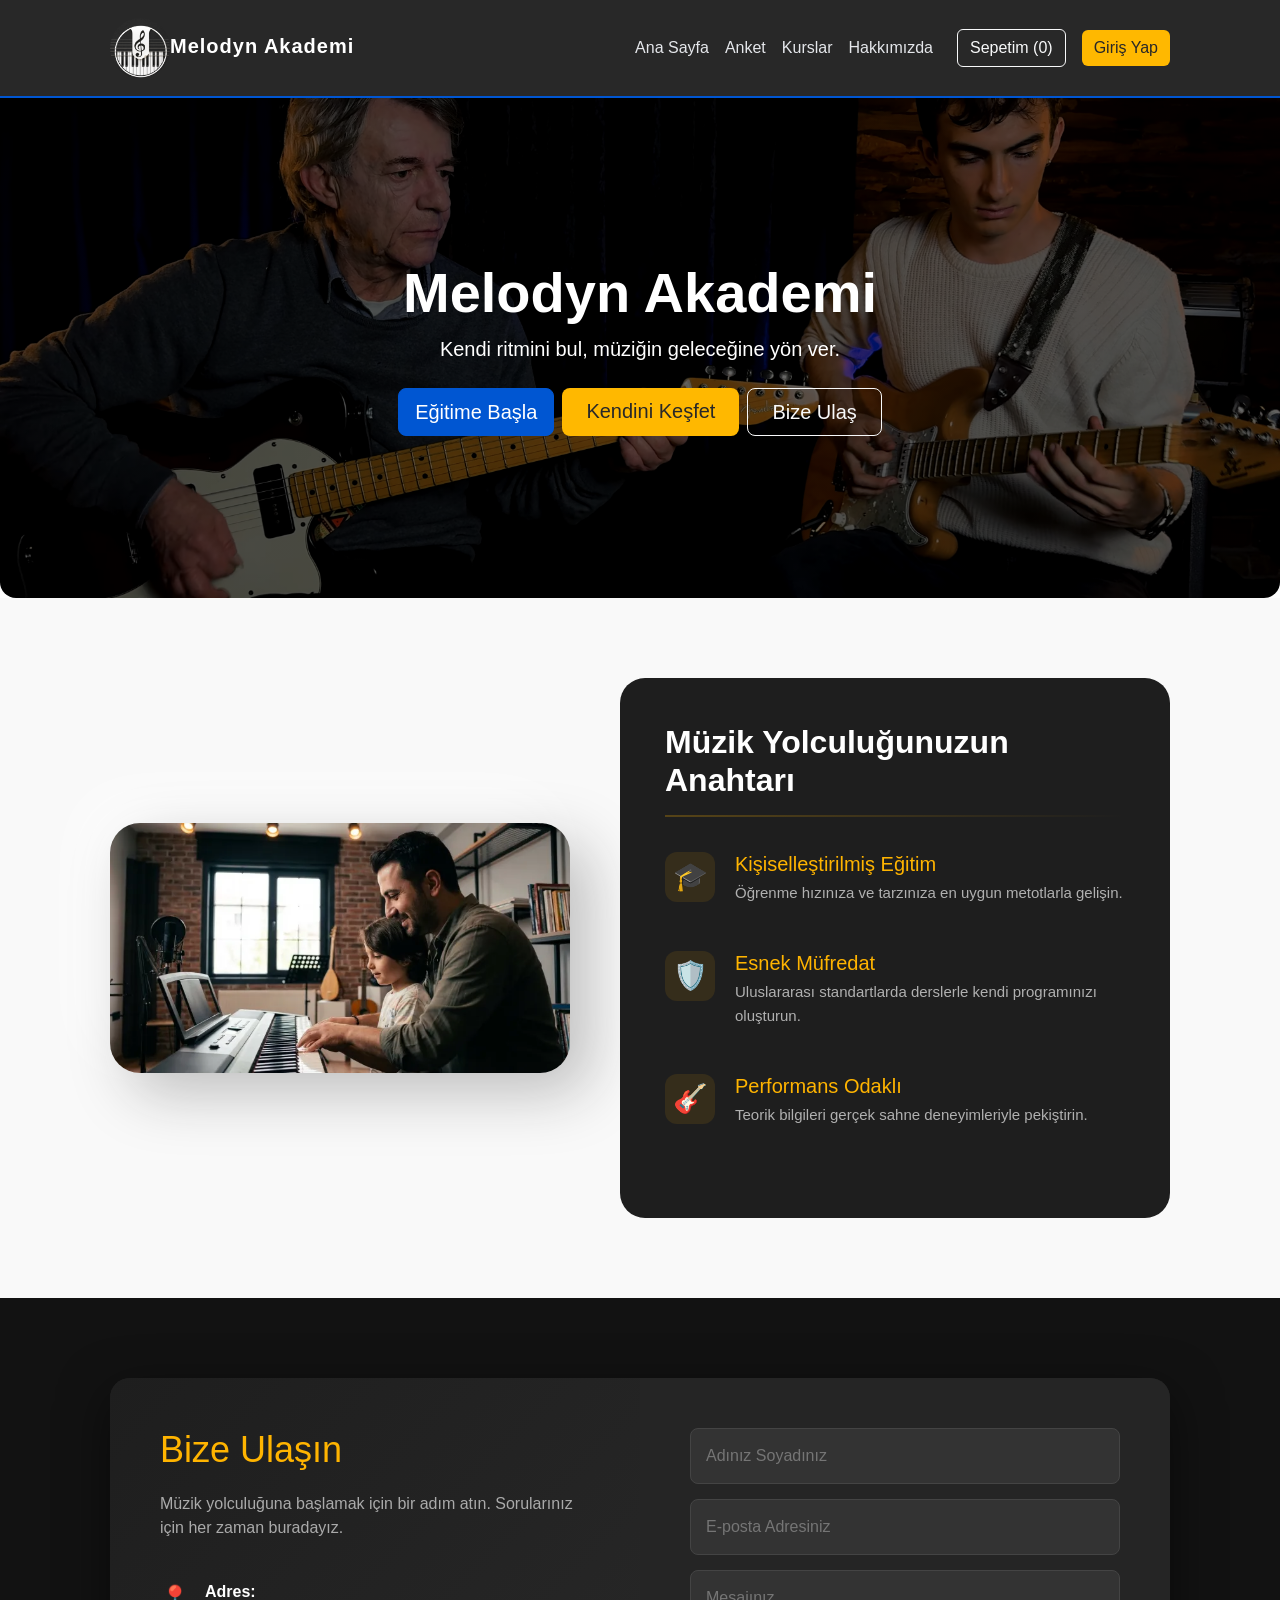
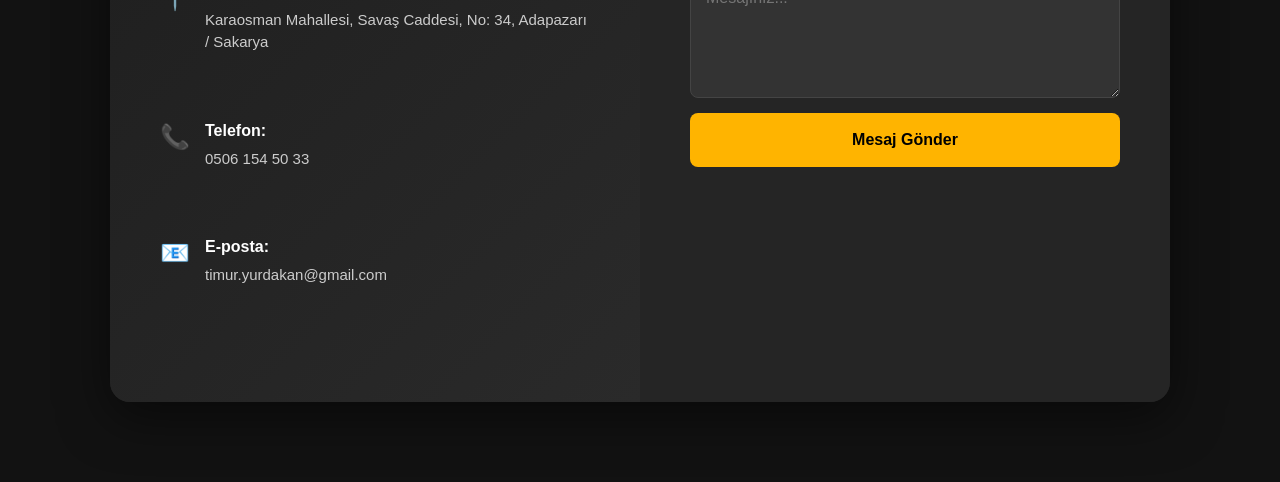
==== index.html @ 3238f3ed "TİMUR" ====
<!DOCTYPE html>
<html lang="tr">
<head>
    <meta charset="UTF-8">
    <title>Melodyn Akademi</title>
    <link href="bootstrap.min.css" rel="stylesheet">
    <link rel="stylesheet" href="style.css">
</head>
<body>

    <nav class="navbar navbar-expand-lg navbar-custom">
        <div class="container">
            <a class="navbar-brand" href="index.html">
                <img src="logo .jpeg" alt="Logo">Melodyn Akademi
        
            </a>
            
            
            <div class="collapse navbar-collapse">
                <ul class="navbar-nav ms-auto align-items-center">
                    <li class="nav-item"><a class="nav-link" href="index.html">Ana Sayfa</a></li>
                    <li class="nav-item"><a class="nav-link" href="anket.html">Anket</a></li>
                    <li class="nav-item"><a class="nav-link" href="kurslar.html">Kurslar</a></li>
                    <li class="nav-item"><a class="nav-link" href="hakkimizda.html">Hakkımızda</a></li>
                    
                    <li class="nav-item">
                        <button class="btn btn-outline-light ms-3" data-bs-toggle="modal" data-bs-target="#sepetModal">
                            Sepetim (0)
                        </button>
                    </li>

                    <li class="nav-item ms-3">
                        <a class="btn btn-secondary" href="#">Giriş Yap</a>
                    </li>
                </ul>
            </div>
        </div>
    </nav>

    <div class="p-5 text-center bg-image shadow-1-strong rounded-bottom-4" 
     style="background-image: linear-gradient(rgba(0, 0, 0, 0.6), rgba(0, 0, 0, 0.6)), url('anasayfa.png'); 
            height: 500px; 
            background-size: cover; 
            background-position: center;
            display: flex;
            align-items: center;
            justify-content: center;">
            
  <div class="container text-white">
    <h1 class="display-4 fw-bold">Melodyn Akademi</h1>
    <p class="lead mb-4">Kendi ritmini bul, müziğin geleceğine yön ver.</p>
    <div class="d-grid gap-2 d-sm-flex justify-content-sm-center">
      <a href="kurslar.html" class="btn btn-primary btn-lg">Eğitime Başla</a>
      <a href="anket.html" class="btn btn-secondary  btn-lg px-4 gap-3">Kendini Keşfet</a>
      <a href="#iletisim" class="btn btn-outline-light btn-lg px-4">Bize Ulaş</a>
    </div>
  </div>
</div>

    
    <div class="modal fade" id="sepetModal" tabindex="-1">
        <div class="modal-dialog modal-dialog-centered">
            <div class="modal-content">
                <div class="modal-header">
                    <h5 class="modal-title">Sepetim</h5>
                    <button type="button" class="btn-close" data-bs-dismiss="modal"></button>
                </div>
                <div class="modal-body text-center">
                    <p>Sepetiniz şu an boş.</p>
                </div>
                <div class="modal-footer">
                    <button type="button" class="btn btn-secondary" data-bs-dismiss="modal">Kapat</button>
                </div>
            </div>
        </div>
    </div>
    <section class="info-section">
    <div class="container">
        <div class="info-wrapper">
            <!-- Sol Taraf: Görsel -->
            <div class="info-image">
                <img src="ders.png" alt="Müzik Eğitimi">
            </div>

            <!-- Sağ Taraf: Tasarımlı Metin Alanı -->
            <div class="info-content">
                <h2>Müzik Yolculuğunuzun Anahtarı</h2>
                <hr class="separator">
                
                <div class="feature-item">
                    <div class="feature-icon">🎓</div>
                    <div class="feature-text">
                        <h3>Kişiselleştirilmiş Eğitim</h3>
                        <p>Öğrenme hızınıza ve tarzınıza en uygun metotlarla gelişin.</p>
                    </div>
                </div>

                <div class="feature-item">
                    <div class="feature-icon">🛡️</div>
                    <div class="feature-text">
                        <h3>Esnek Müfredat</h3>
                        <p>Uluslararası standartlarda derslerle kendi programınızı oluşturun.</p>
                    </div>
                </div>

                <div class="feature-item">
                    <div class="feature-icon">🎸</div>
                    <div class="feature-text">
                        <h3>Performans Odaklı</h3>
                        <p>Teorik bilgileri gerçek sahne deneyimleriyle pekiştirin.</p>
                    </div>
                </div>
            </div>
        </div>
    </div>
</section>
<section class="contact-section" id="iletisim">
    <div class="container">
        <div class="contact-card">
            <div class="contact-info">
                <h2>Bize Ulaşın</h2>
                <p>Müzik yolculuğuna başlamak için bir adım atın. Sorularınız için her zaman buradayız.</p>
                
                <div class="info-list">
                    <div class="info-item">
                        <span class="icon">📍</span>
                        <div class="text">
                            <strong>Adres:</strong>
                            <p>Karaosman Mahallesi, Savaş Caddesi, No: 34, Adapazarı / Sakarya</p>
                        </div>
                    </div>

                    <div class="info-item">
                        <span class="icon">📞</span>
                        <div class="text">
                            <strong>Telefon:</strong>
                            <p><a href="tel:5061545033">0506 154 50 33</a></p>
                        </div>
                    </div>

                    <div class="info-item">
                        <span class="icon">📧</span>
                        <div class="text">
                            <strong>E-posta:</strong>
                            <p><a href="mailto:timur.yurdakan@gmail.com">timur.yurdakan@gmail.com</a></p>
                        </div>
                    </div>
                </div>
            </div>

            <!-- Sağ Taraf: Basit Bir İletişim Formu (Opsiyonel) -->
            <div class="contact-form">
                <input type="text" placeholder="Adınız Soyadınız">
                <input type="email" placeholder="E-posta Adresiniz">
                <textarea placeholder="Mesajınız..." rows="4"></textarea>
                <button class="submit-btn">Mesaj Gönder</button>
            </div>
        </div>
    </div>
</section>

</body>
</html>
---- style.css ----
:root {
  --text-color: #282828;
  --background-color: #FDFDFD;
  --primary-color: #0056D2;
  --secondary-color: #E5E7EB;
  --accent-color: #FFB800;
  --nav-bg: #282828; 
  --nav-border: #E5E7EB;
  --nav-text: #E5E7EB;
}

body{
    font-family: 'Inter', sans-serif;
    color: var(--text-color);
    background-color: var(--background-color);
}

.btn-primary {
    background-color: var(--primary-color) !important;
    border-color: var(--primary-color) !important;
    color: #ffffff !important;
}

.btn-secondary{
    background-color: var(--accent-color) !important;
    color: #282828 !important;
    border: none !important;
    transition: 0.3s !important;
}

.btn-primary:hover {
    background-color: #0044a8 !important;
    border-color: #0044a8 !important;
}

.btn-secondary:hover {
    background-color: #E5A600 !important;
    border-color: #E5A600 !important;
    color: #000000 !important;
}

.navbar-custom {
    background-color: var(--nav-bg) !important;
    border-bottom: 2px solid var(--primary-color); 
    padding: 0.8rem 0;
}

.navbar-custom .nav-link {
    color: var(--nav-text) !important;
    font-weight: 500;
    transition: 0.3s;
}

.navbar-custom .nav-link:hover {
    color: var(--accent-color) !important; 
}

.navbar-brand img {
    height: 60px !important; /* İstediğin boyuta göre ayarla */
    width: 60px !important;  /* Kare olması için height ile aynı olmalı */
    object-fit: cover !important;       /* Resim yamulmasın, dairenin içine tam otursun */
    border-radius: 50%;      /* İşte bu kod daire yapıyor */
    background-color: white; /* Eğer logonun arkası şeffafsa beyaz zemin iyi durur */
}

.navbar-custom .navbar-brand {
    color: #ffffff !important;
    font-weight: 800;
    letter-spacing: 1px;
}
    
.modal-content {
    border-radius: 15px; /* Köşeleri yuvarlatma */
}


.instrument-row {
    background-color: var(--nav-bg) !important; /* Navbar ile aynı gri/siyah */
    color: white !important; /* Yazılar beyaz */
    border-radius: 20px;
    padding: 30px;
    margin-bottom: 40px;
    box-shadow: 0 10px 30px rgba(0,0,0,0.15);
}


.course-card {
    border: none !important;
    border-radius: 15px;
    transition: transform 0.2s;
    position: relative;
    z-index: 1;
    color: white !important; /* Kart içindeki yazılar da beyaz olsun */
}

.bg-easy { background-color: #2ecc71 !important; }   
.bg-medium { background-color: #f1c40f !important; color: #282828 !important; } 
.bg-hard { background-color: #e74c3c !important; }

.course-card:hover {
    transform: scale(1.3);
    z-index: 10;
}

.course-card p {
    opacity: 0.9;
}
/* Genel Bölüm Ayarları */
.info-section {
    padding: 80px 0;
    background-color: #f9f9f9; /* Hafif bir arka plan rengi */
    background-image: radial-gradient(#d1d1d1 0.5px, transparent 0.5px); /* Noktalı modern doku */
    background-size: 20px 20px;
}

.container {
    max-width: 1100px;
    margin: 0 auto;
    padding: 0 20px;
}

/* Flexbox Düzeni */
.info-wrapper {
    display: flex;
    align-items: center;
    gap: 50px;
    flex-wrap: wrap;
}

/* Sol Görsel Alanı */
.info-image {
    flex: 1;
    min-width: 350px;
}

.info-image img {
    width: 100%;
    height: auto;
    border-radius: 30px; /* Modern yuvarlak köşeler */
    box-shadow: 20px 20px 60px #bebebe, -20px -20px 60px #ffffff; /* Yumuşak gölge efekti */
}

/* Sağ İçerik Alanı */
.info-content {
    flex: 1;
    min-width: 350px;
    background: #1e1e1e; /* Sitedeki koyu tema ile uyumlu */
    padding: 45px;
    border-radius: 25px;
    color: #ffffff;
}

.info-content h2 {
    font-size: 32px;
    margin-bottom: 15px;
    font-weight: 700;
}

.separator {
    border: 0;
    height: 2px;
    background: linear-gradient(to right, #ffb400, transparent); /* Renkli çizgi */
    margin-bottom: 35px;
}

.feature-item {
    display: flex;
    gap: 20px;
    margin-bottom: 30px;
}

.feature-icon {
    font-size: 28px;
    background: rgba(255, 180, 0, 0.1);
    padding: 10px;
    border-radius: 12px;
    display: flex;
    align-items: center;
    justify-content: center;
    height: 50px;
    width: 50px;
}

.feature-text h3 {
    font-size: 20px;
    color: #ffb400; /* Buton renginle uyumlu sarı/turuncu tonu */
    margin-bottom: 5px;
}

.feature-text p {
    color: #b0b0b0;
    font-size: 15px;
    line-height: 1.6;
}

/* Mobil Uyumluluk */
@media (max-width: 768px) {
    .info-wrapper {
        flex-direction: column;
        text-align: center;
    }
    .feature-item {
        flex-direction: column;
        align-items: center;
    }
    .separator {
        margin: 0 auto 30px auto;
    }
}
.contact-section {
    padding: 80px 0;
    background-color: #121212; /* Daha derin bir siyah */
    color: #fff;
}

.contact-card {
    display: flex;
    background: #1e1e1e;
    border-radius: 20px;
    overflow: hidden;
    box-shadow: 0 15px 50px rgba(0,0,0,0.5);
    flex-wrap: wrap;
}

.contact-info {
    flex: 1;
    padding: 50px;
    background: linear-gradient(135deg, #1e1e1e 0%, #2a2a2a 100%);
    min-width: 300px;
}

.contact-info h2 {
    font-size: 36px;
    margin-bottom: 20px;
    color: #ffb400; /* Buton renginle uyumlu sarı */
}

.contact-info p {
    color: #aaa;
    margin-bottom: 40px;
}

.info-list .info-item {
    display: flex;
    align-items: flex-start;
    gap: 15px;
    margin-bottom: 25px;
}

.info-item .icon {
    font-size: 24px;
}

.info-item strong {
    display: block;
    color: #fff;
    font-size: 16px;
    margin-bottom: 5px;
}

.info-item p, .info-item a {
    color: #ccc;
    text-decoration: none;
    font-size: 15px;
    transition: color 0.3s;
}

.info-item a:hover {
    color: #ffb400;
}

/* Sağ Taraf: Form Tasarımı */
.contact-form {
    flex: 1;
    padding: 50px;
    background: #252525;
    display: flex;
    flex-direction: column;
    gap: 15px;
    min-width: 300px;
}

.contact-form input, .contact-form textarea {
    background: #333;
    border: 1px solid #444;
    padding: 15px;
    border-radius: 8px;
    color: #fff;
    outline: none;
}

.contact-form input:focus, .contact-form textarea:focus {
    border-color: #ffb400;
}

.submit-btn {
    background: #ffb400;
    color: #000;
    border: none;
    padding: 15px;
    border-radius: 8px;
    font-weight: bold;
    cursor: pointer;
    transition: transform 0.2s, background 0.3s;
}

.submit-btn:hover {
    background: #e6a200;
    transform: translateY(-2px);
}

@media (max-width: 768px) {
    .contact-card {
        flex-direction: column;
    }
}
html {
    scroll-behavior: smooth;
}
/* Hakkımızda Sayfası Özel Stilleri */
.about-hero {
    background: linear-gradient(rgba(0,0,0,0.7), rgba(0,0,0,0.7)), url('https://images.unsplash.com/photo-1511379938547-c1f69419868d?auto=format&fit=crop&w=1350&q=80');
    background-size: cover;
    background-position: center;
    color: #fff;
    padding: 100px 0;
    text-align: center;
}

.about-hero h1 {
    font-size: 48px;
    margin-bottom: 15px;
}

.about-hero .subtitle {
    font-size: 20px;
    color: #ffb400;
}

.about-content {
    padding: 80px 0;
    background: #fff;
}

.about-grid {
    display: flex;
    gap: 60px;
    align-items: center;
    flex-wrap: wrap;
}

.about-text {
    flex: 1.5;
    min-width: 300px;
}

.about-text h2 {
    font-size: 32px;
    margin-bottom: 25px;
    color: #1e1e1e;
}

.about-text p {
    line-height: 1.8;
    color: #555;
    margin-bottom: 20px;
}

.stats {
    display: flex;
    gap: 30px;
    margin-top: 40px;
}

.stat-item {
    text-align: center;
}

.stat-item .number {
    display: block;
    font-size: 32px;
    font-weight: bold;
    color: #ffb400;
}

.stat-item .label {
    font-size: 14px;
    color: #777;
}

.about-vision {
    flex: 1;
    min-width: 300px;
    display: flex;
    flex-direction: column;
    gap: 20px;
}

.vision-card {
    padding: 30px;
    border-radius: 15px;
    background: #f4f4f4;
    transition: transform 0.3s;
}

.vision-card:hover {
    transform: translateY(-5px);
}

.vision-card.dark {
    background: #1e1e1e;
    color: #fff;
}

.vision-card h3 {
    margin-bottom: 15px;
    color: #ffb400;
}

@media (max-width: 768px) {
    .about-grid {
        flex-direction: column;
    }
}
/* Arka Plan: Daha derin bir gece mavisi ve parıltı efekti */
.survey-section {
    padding: 80px 0;
    min-height: calc(100vh - 80px);
    background: radial-gradient(circle at center, #1a1a1a 0%, #000 100%);
    display: flex;
    align-items: center;
    position: relative;
    overflow: hidden;
}

/* Arka plana hareketli müzik notaları ekleyelim (Süsleme) */
.survey-section::after {
    content: '♪ ♫ ♩ ♬';
    position: absolute;
    font-size: 10rem;
    color: rgba(255, 180, 0, 0.03);
    top: 10%;
    left: 5%;
    transform: rotate(-15deg);
    pointer-events: none;
}

/* Anket Kartı: Neon parlama ve cam efekti artırıldı */
.survey-card {
    background: rgba(30, 30, 30, 0.7);
    backdrop-filter: blur(25px);
    border: 1px solid rgba(255, 255, 255, 0.1);
    padding: 50px;
    border-radius: 40px;
    color: #fff;
    text-align: center;
    box-shadow: 0 0 50px rgba(0, 0, 0, 0.8), 0 0 20px rgba(255, 180, 0, 0.05);
    max-width: 850px;
    margin: 0 auto;
    animation: fadeInScale 0.8s ease-out;
}

/* Butonlar: Modern degrade ve hover animasyonu */
.option-btn {
    background: linear-gradient(145deg, rgba(255,255,255,0.05), rgba(255,255,255,0.01));
    border: 1px solid rgba(255, 255, 255, 0.1);
    color: #eee;
    padding: 25px;
    border-radius: 20px;
    font-size: 1.1rem;
    cursor: pointer;
    transition: all 0.4s cubic-bezier(0.175, 0.885, 0.32, 1.275);
    position: relative;
    overflow: hidden;
}

.option-btn::before {
    content: '';
    position: absolute;
    top: 0; left: -100%;
    width: 100%; height: 100%;
    background: linear-gradient(90deg, transparent, rgba(255,255,255,0.1), transparent);
    transition: 0.5s;
}

.option-btn:hover::before {
    left: 100%;
}

.option-btn:hover {
    background: #ffb400;
    color: #000;
    transform: scale(1.05) translateY(-5px);
    box-shadow: 0 15px 30px rgba(255, 180, 0, 0.4);
    border-color: #ffb400;
}

/* İlerleme Çubuğu: Parlama efekti */
.progress-bar {
    background: linear-gradient(90deg, #ffb400, #ffea00);
    box-shadow: 0 0 15px rgba(255, 180, 0, 0.6);
    border-radius: 10px;
}

/* Animasyonlar */
@keyframes fadeInScale {
    from { opacity: 0; transform: scale(0.9); }
    to { opacity: 1; transform: scale(1); }
}

/* Sonuç Ekranı Yazı Stili */
.result-title {
    font-size: 2.5rem;
    background: linear-gradient(45deg, #fff, #ffb400);
    -webkit-background-clip: text;
    -webkit-text-fill-color: transparent;
    margin-bottom: 30px;
}
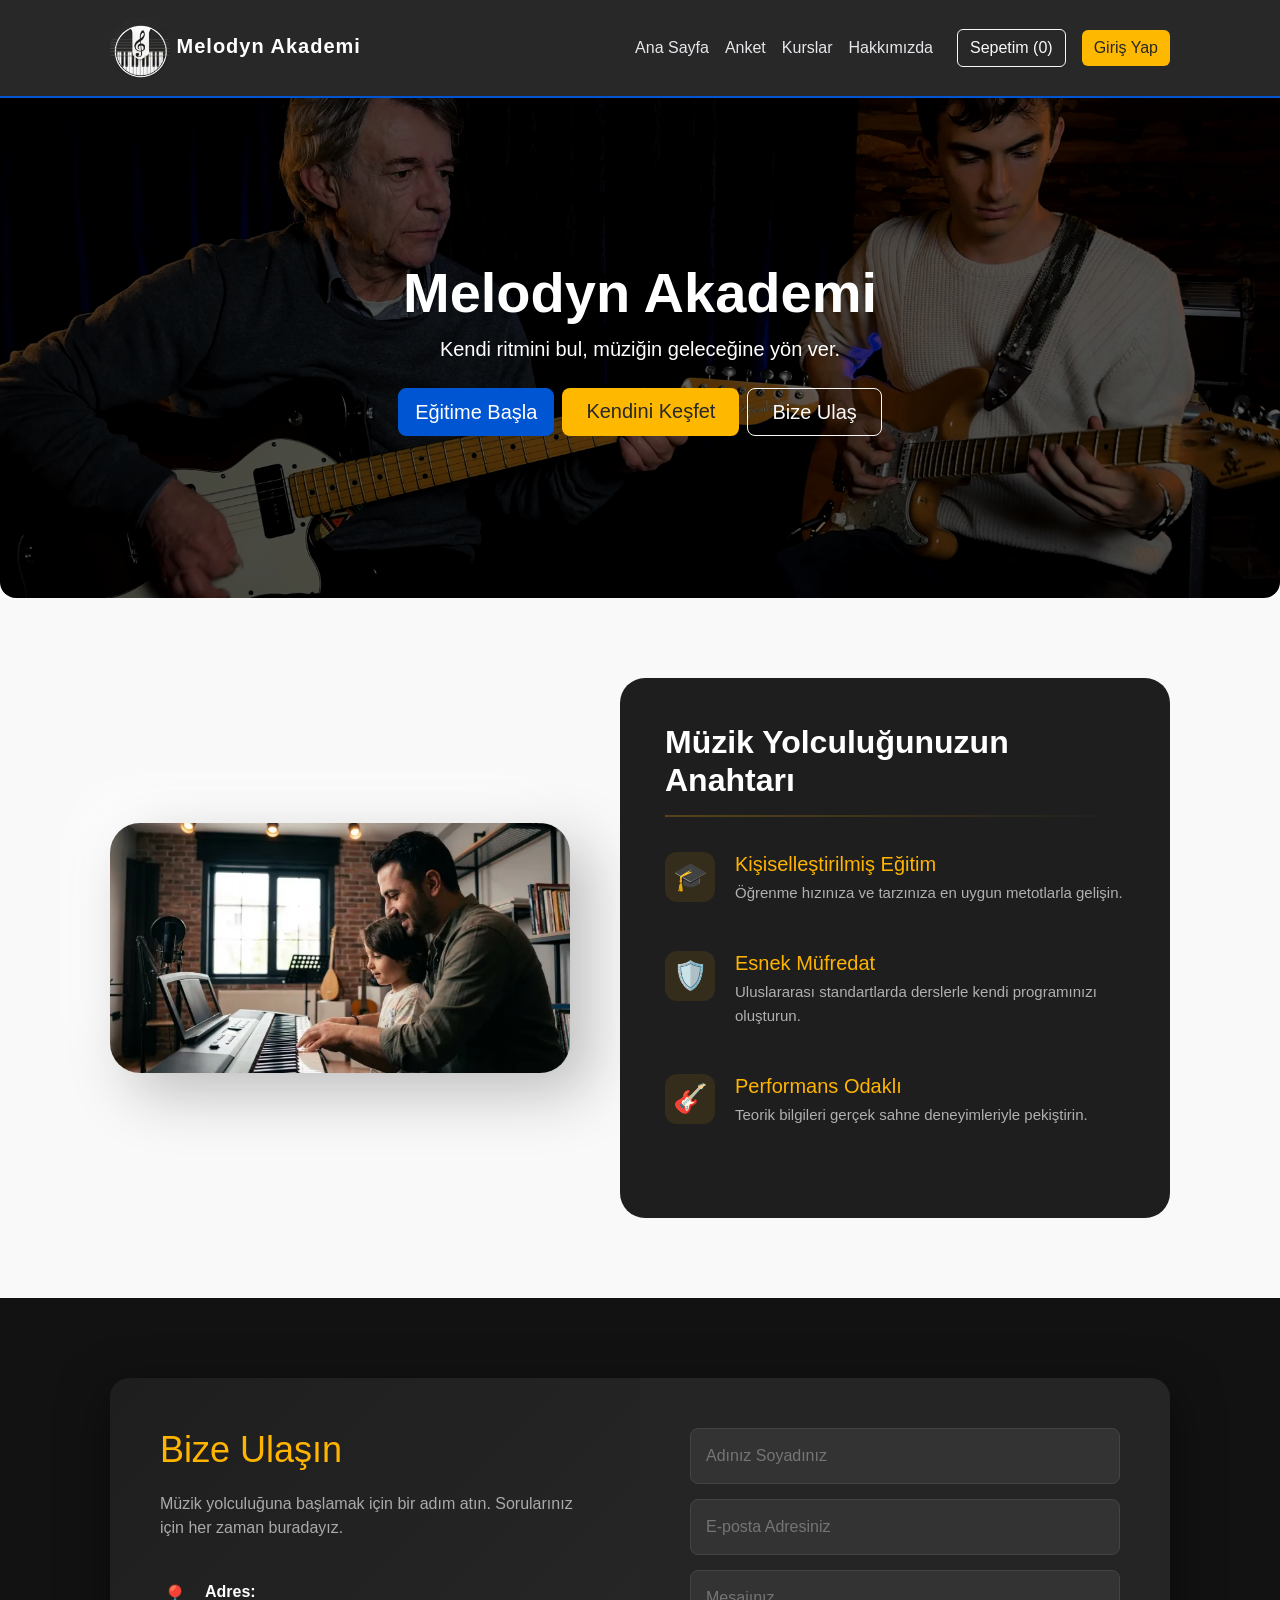
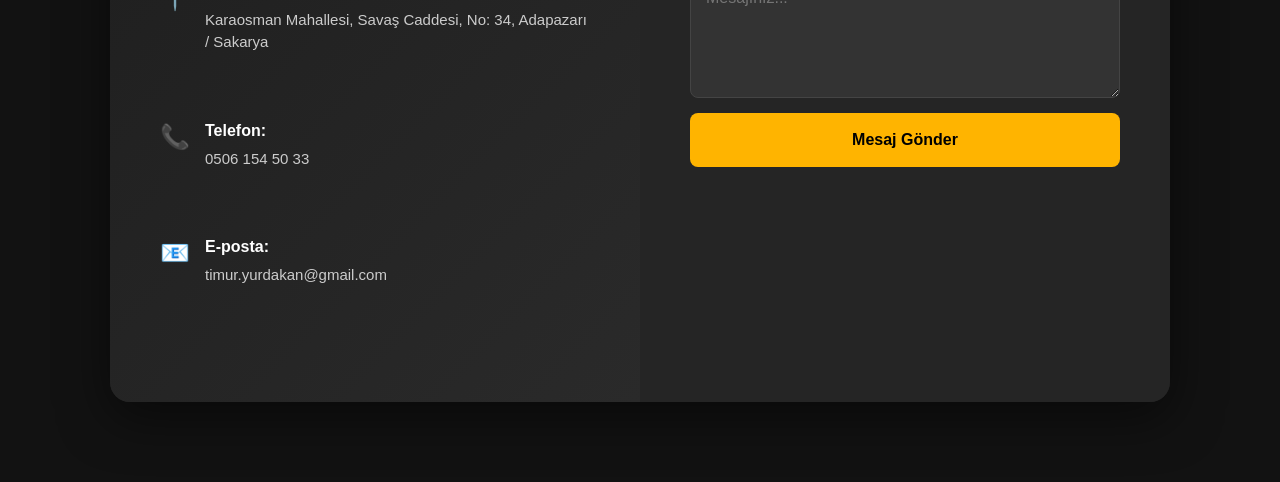
==== commit c937bac4: "sasltuk-timur" ====
--- a/index.html
+++ b/index.html
@@ -1,5 +1,5 @@
 <!DOCTYPE html>
-<html lang="tr">
+<html lang="tr-tr">
 <head>
     <meta charset="UTF-8">
     <title>Melodyn Akademi</title>
@@ -11,7 +11,7 @@
     <nav class="navbar navbar-expand-lg navbar-custom">
         <div class="container">
             <a class="navbar-brand" href="index.html">
-                <img src="logo .jpeg" alt="Logo">Melodyn Akademi
+                <img src="logo .jpeg" alt="Logo"> Melodyn Akademi
         
             </a>
             
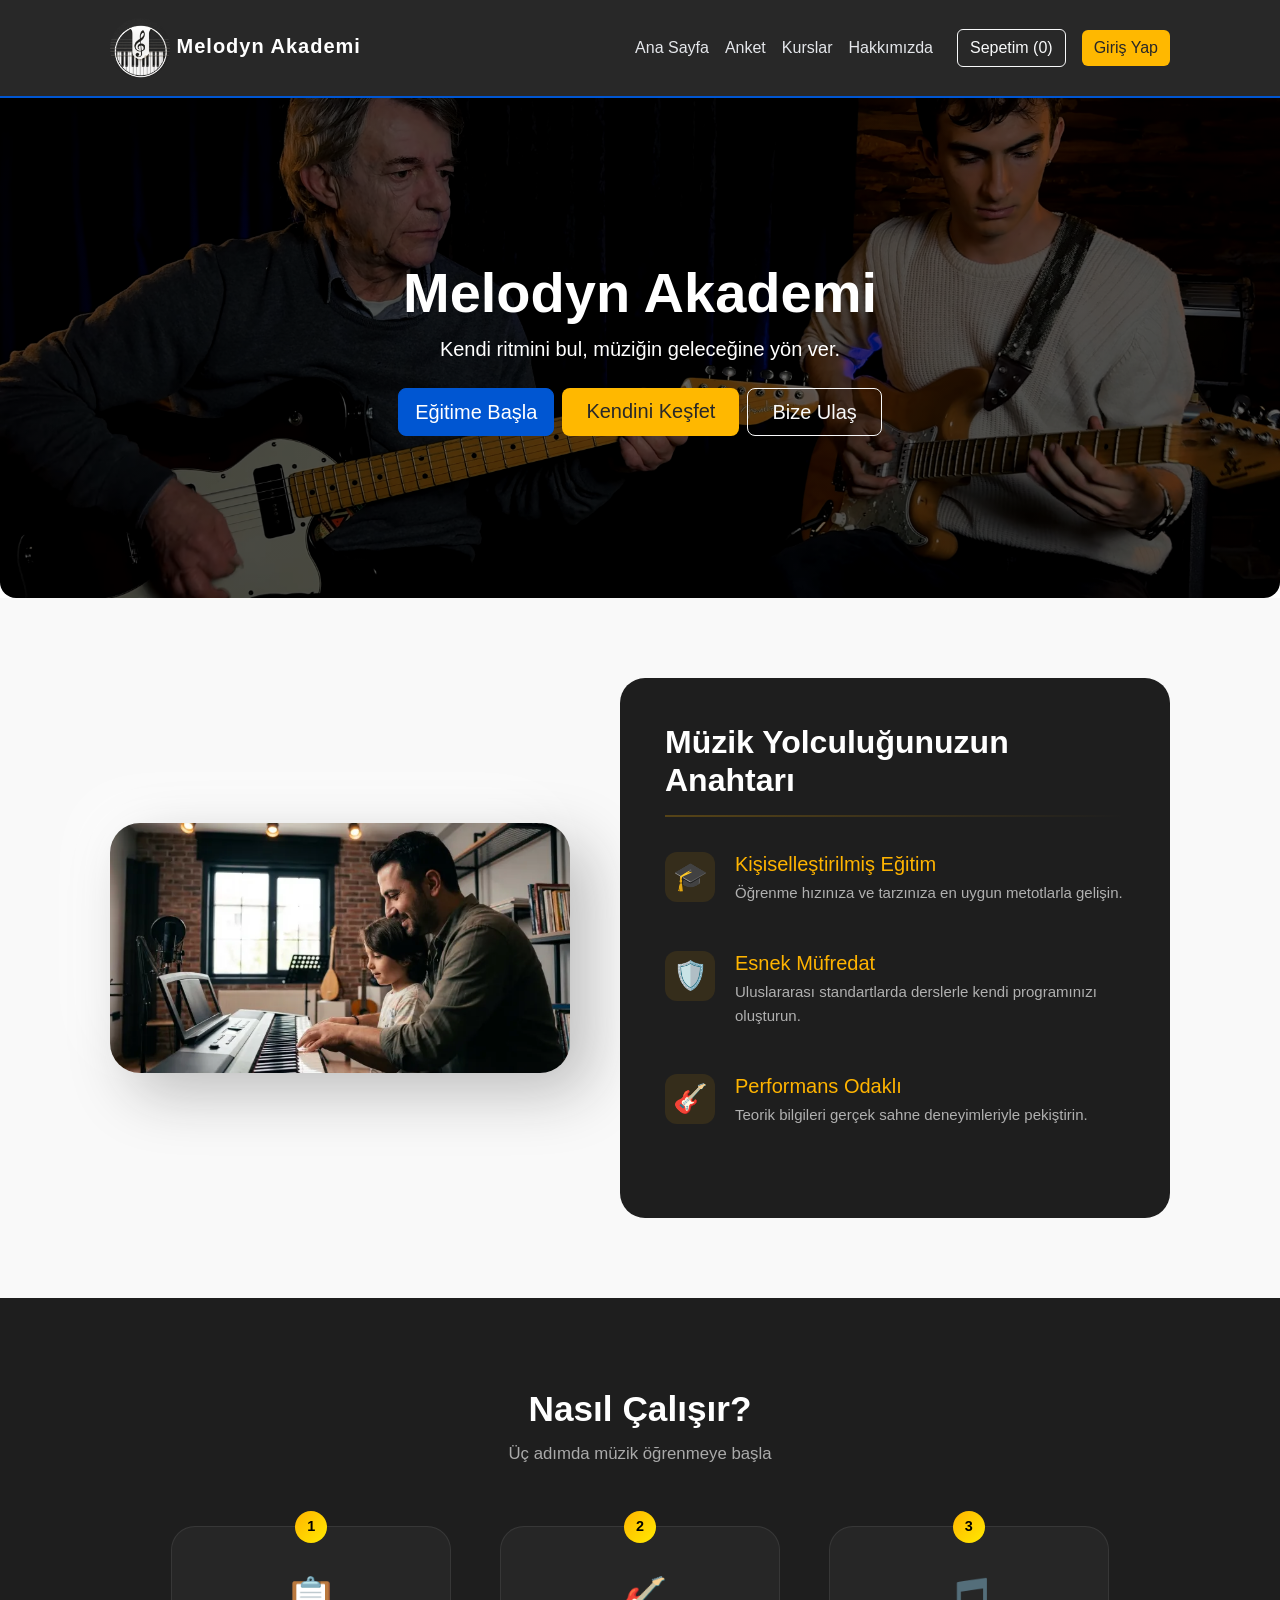
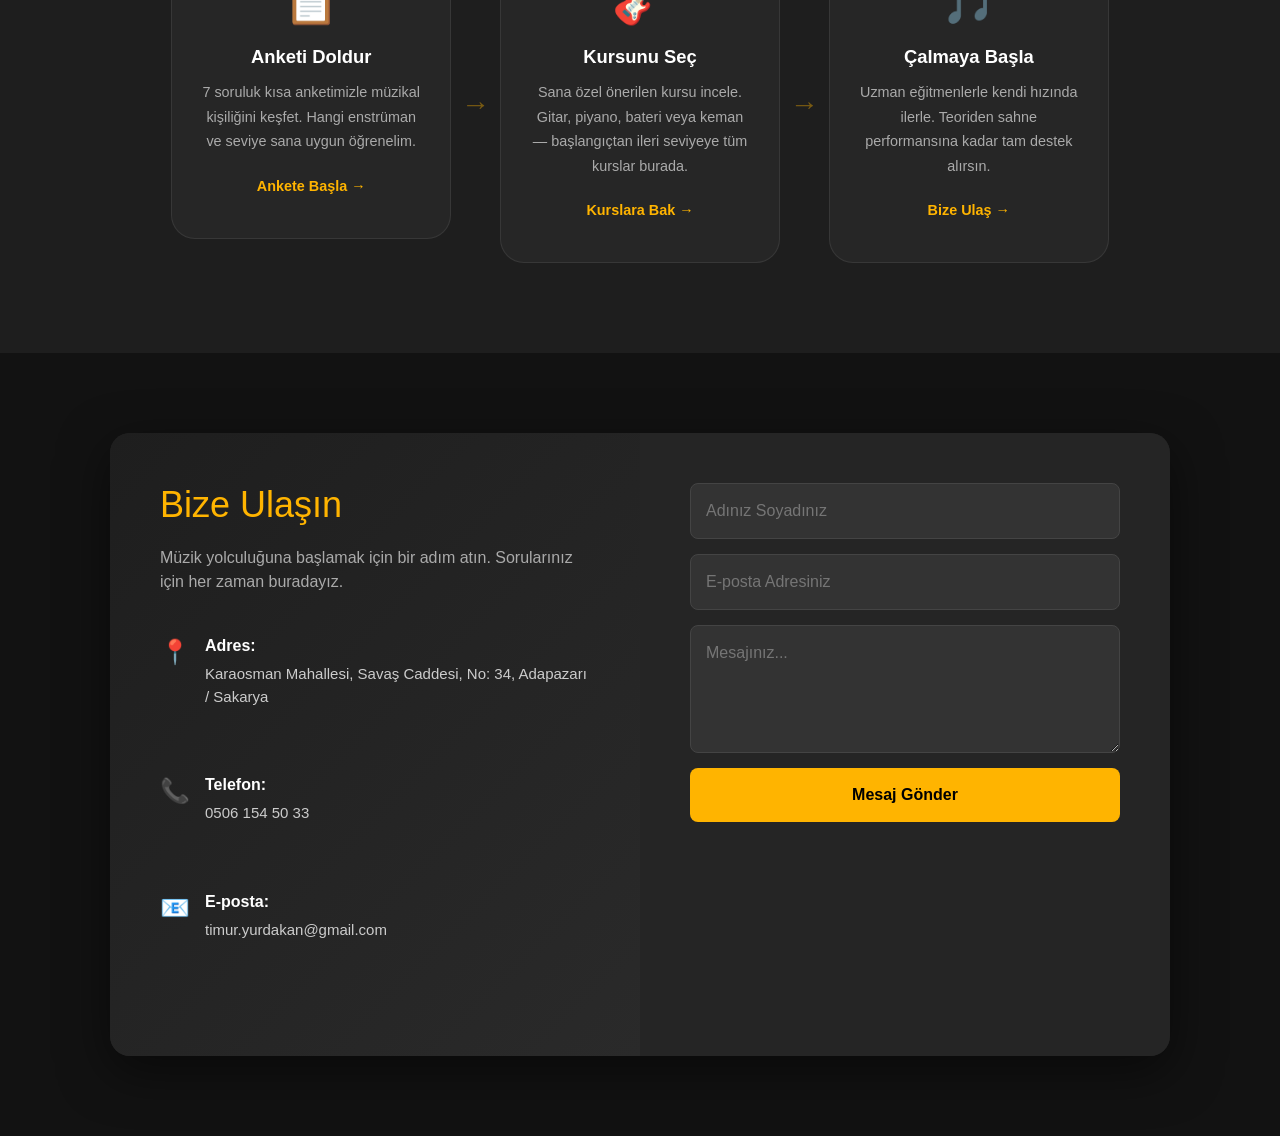
==== commit f3e22de2: "Ekstra yenilikler eklendi" ====
--- a/index.html
+++ b/index.html
@@ -2,6 +2,7 @@
 <html lang="tr-tr">
 <head>
     <meta charset="UTF-8">
+    <meta name="viewport" content="width=device-width, initial-scale=1.0">
     <title>Melodyn Akademi</title>
     <link href="bootstrap.min.css" rel="stylesheet">
     <link rel="stylesheet" href="style.css">
@@ -16,13 +17,16 @@
             </a>
             
             
-            <div class="collapse navbar-collapse">
+            <button class="navbar-toggler" type="button" data-bs-toggle="collapse" data-bs-target="#navbarMenu" aria-controls="navbarMenu" aria-expanded="false" aria-label="Menüyü aç">
+                <span class="navbar-toggler-icon"></span>
+            </button>
+            <div class="collapse navbar-collapse" id="navbarMenu">
                 <ul class="navbar-nav ms-auto align-items-center">
-                    <li class="nav-item"><a class="nav-link" href="index.html">Ana Sayfa</a></li>
+                    <li class="nav-item"><a class="nav-link active" href="index.html">Ana Sayfa</a></li>
                     <li class="nav-item"><a class="nav-link" href="anket.html">Anket</a></li>
                     <li class="nav-item"><a class="nav-link" href="kurslar.html">Kurslar</a></li>
                     <li class="nav-item"><a class="nav-link" href="hakkimizda.html">Hakkımızda</a></li>
-                    
+
                     <li class="nav-item">
                         <button class="btn btn-outline-light ms-3" data-bs-toggle="modal" data-bs-target="#sepetModal">
                             Sepetim (0)
@@ -114,6 +118,38 @@
         </div>
     </div>
 </section>
+<section class="how-section">
+    <div class="container">
+        <h2 class="how-title">Nasıl Çalışır?</h2>
+        <p class="how-subtitle">Üç adımda müzik öğrenmeye başla</p>
+        <div class="how-steps">
+            <div class="how-step">
+                <div class="how-icon">📋</div>
+                <div class="how-number">1</div>
+                <h3>Anketi Doldur</h3>
+                <p>7 soruluk kısa anketimizle müzikal kişiliğini keşfet. Hangi enstrüman ve seviye sana uygun öğrenelim.</p>
+                <a href="anket.html" class="how-link">Ankete Başla →</a>
+            </div>
+            <div class="how-arrow">→</div>
+            <div class="how-step">
+                <div class="how-icon">🎸</div>
+                <div class="how-number">2</div>
+                <h3>Kursunu Seç</h3>
+                <p>Sana özel önerilen kursu incele. Gitar, piyano, bateri veya keman — başlangıçtan ileri seviyeye tüm kurslar burada.</p>
+                <a href="kurslar.html" class="how-link">Kurslara Bak →</a>
+            </div>
+            <div class="how-arrow">→</div>
+            <div class="how-step">
+                <div class="how-icon">🎵</div>
+                <div class="how-number">3</div>
+                <h3>Çalmaya Başla</h3>
+                <p>Uzman eğitmenlerle kendi hızında ilerle. Teoriden sahne performansına kadar tam destek alırsın.</p>
+                <a href="#iletisim" class="how-link">Bize Ulaş →</a>
+            </div>
+        </div>
+    </div>
+</section>
+
 <section class="contact-section" id="iletisim">
     <div class="container">
         <div class="contact-card">
@@ -159,5 +195,6 @@
     </div>
 </section>
 
+    <script src="https://cdn.jsdelivr.net/npm/bootstrap@5.3.3/dist/js/bootstrap.bundle.min.js"></script>
 </body>
 </html>
--- a/style.css
+++ b/style.css
@@ -1,6 +1,6 @@
 :root {
   --text-color: #282828;
-  --background-color: #FDFDFD;
+  --background-color: #ffffff;
   --primary-color: #0056D2;
   --secondary-color: #E5E7EB;
   --accent-color: #FFB800;
@@ -508,6 +508,242 @@
     to { opacity: 1; transform: scale(1); }
 }
 
+/* Nasıl Çalışır Section */
+.how-section {
+    padding: 90px 0;
+    background: #1e1e1e;
+    color: #fff;
+    text-align: center;
+}
+
+.how-title {
+    font-size: 2.2rem;
+    font-weight: 700;
+    color: #fff;
+    margin-bottom: 10px;
+}
+
+.how-subtitle {
+    color: #aaa;
+    font-size: 1.05rem;
+    margin-bottom: 60px;
+}
+
+.how-steps {
+    display: flex;
+    align-items: flex-start;
+    justify-content: center;
+    gap: 10px;
+    flex-wrap: wrap;
+}
+
+.how-step {
+    background: rgba(255,255,255,0.04);
+    border: 1px solid rgba(255,255,255,0.08);
+    border-radius: 24px;
+    padding: 40px 30px;
+    flex: 1;
+    min-width: 220px;
+    max-width: 280px;
+    position: relative;
+    transition: transform 0.3s, box-shadow 0.3s;
+}
+
+.how-step:hover {
+    transform: translateY(-6px);
+    box-shadow: 0 15px 40px rgba(255,180,0,0.15);
+    border-color: rgba(255,180,0,0.3);
+}
+
+.how-icon {
+    font-size: 2.8rem;
+    margin-bottom: 12px;
+}
+
+.how-number {
+    position: absolute;
+    top: -16px;
+    left: 50%;
+    transform: translateX(-50%);
+    background: linear-gradient(135deg, #ffb400, #ffea00);
+    color: #000;
+    font-weight: 800;
+    font-size: 0.9rem;
+    width: 32px;
+    height: 32px;
+    border-radius: 50%;
+    display: flex;
+    align-items: center;
+    justify-content: center;
+}
+
+.how-step h3 {
+    font-size: 1.15rem;
+    font-weight: 700;
+    margin-bottom: 12px;
+    color: #fff;
+}
+
+.how-step p {
+    color: #aaa;
+    font-size: 0.9rem;
+    line-height: 1.7;
+    margin-bottom: 20px;
+}
+
+.how-link {
+    color: #ffb400;
+    text-decoration: none;
+    font-weight: 600;
+    font-size: 0.9rem;
+    transition: color 0.2s;
+}
+
+.how-link:hover {
+    color: #ffea00;
+}
+
+.how-arrow {
+    font-size: 1.8rem;
+    color: rgba(255,180,0,0.4);
+    align-self: center;
+    padding-top: 20px;
+}
+
+@media (max-width: 768px) {
+    .how-arrow { display: none; }
+    .how-step { max-width: 100%; }
+}
+
+/* Anket — keyboard hint badge on option buttons */
+.option-btn {
+    position: relative;
+}
+
+.key-hint {
+    display: inline-flex;
+    align-items: center;
+    justify-content: center;
+    width: 22px;
+    height: 22px;
+    border-radius: 6px;
+    background: rgba(255,255,255,0.1);
+    border: 1px solid rgba(255,255,255,0.2);
+    font-size: 0.75rem;
+    font-weight: 700;
+    margin-right: 10px;
+    color: #aaa;
+    flex-shrink: 0;
+}
+
+.option-btn:hover .key-hint,
+.option-btn.option-selected .key-hint {
+    background: rgba(0,0,0,0.2);
+    border-color: rgba(0,0,0,0.2);
+    color: #000;
+}
+
+/* Flash animation when an option is selected */
+.option-selected {
+    background: #ffb400 !important;
+    color: #000 !important;
+    border-color: #ffb400 !important;
+    transform: scale(1.04) !important;
+}
+
+/* Giriş Ekranı */
+#intro-container {
+    text-align: center;
+    padding: 20px 0;
+}
+
+.intro-icon {
+    font-size: 4rem;
+    margin-bottom: 20px;
+}
+
+.intro-title {
+    font-size: 2.2rem;
+    font-weight: 700;
+    background: linear-gradient(45deg, #fff, #ffb400);
+    -webkit-background-clip: text;
+    -webkit-text-fill-color: transparent;
+    margin-bottom: 15px;
+}
+
+.intro-desc {
+    color: #aaa;
+    font-size: 1.1rem;
+    max-width: 480px;
+    margin: 0 auto 30px auto;
+    line-height: 1.7;
+}
+
+.intro-meta {
+    display: flex;
+    justify-content: center;
+    gap: 30px;
+    margin-bottom: 40px;
+    flex-wrap: wrap;
+}
+
+.intro-meta span {
+    background: rgba(255, 255, 255, 0.06);
+    border: 1px solid rgba(255, 255, 255, 0.1);
+    padding: 10px 20px;
+    border-radius: 50px;
+    font-size: 0.95rem;
+    color: #ccc;
+}
+
+.btn-start {
+    background: linear-gradient(135deg, #ffb400, #ffea00);
+    color: #000;
+    border: none;
+    padding: 16px 50px;
+    border-radius: 50px;
+    font-size: 1.1rem;
+    font-weight: 700;
+    cursor: pointer;
+    transition: all 0.3s ease;
+    box-shadow: 0 8px 25px rgba(255, 180, 0, 0.35);
+}
+
+.btn-start:hover {
+    transform: translateY(-3px);
+    box-shadow: 0 12px 35px rgba(255, 180, 0, 0.55);
+}
+
+/* Adım Sayacı */
+.step-counter {
+    color: #888;
+    font-size: 0.9rem;
+    letter-spacing: 1px;
+    margin-bottom: 25px;
+    text-align: right;
+}
+
+/* Geri Butonu */
+.survey-nav {
+    text-align: left;
+}
+
+.btn-back {
+    background: transparent;
+    border: 1px solid rgba(255, 255, 255, 0.15);
+    color: #aaa;
+    padding: 10px 22px;
+    border-radius: 50px;
+    font-size: 0.95rem;
+    cursor: pointer;
+    transition: all 0.3s ease;
+}
+
+.btn-back:hover {
+    border-color: #ffb400;
+    color: #ffb400;
+}
+
 /* Sonuç Ekranı Yazı Stili */
 .result-title {
     font-size: 2.5rem;
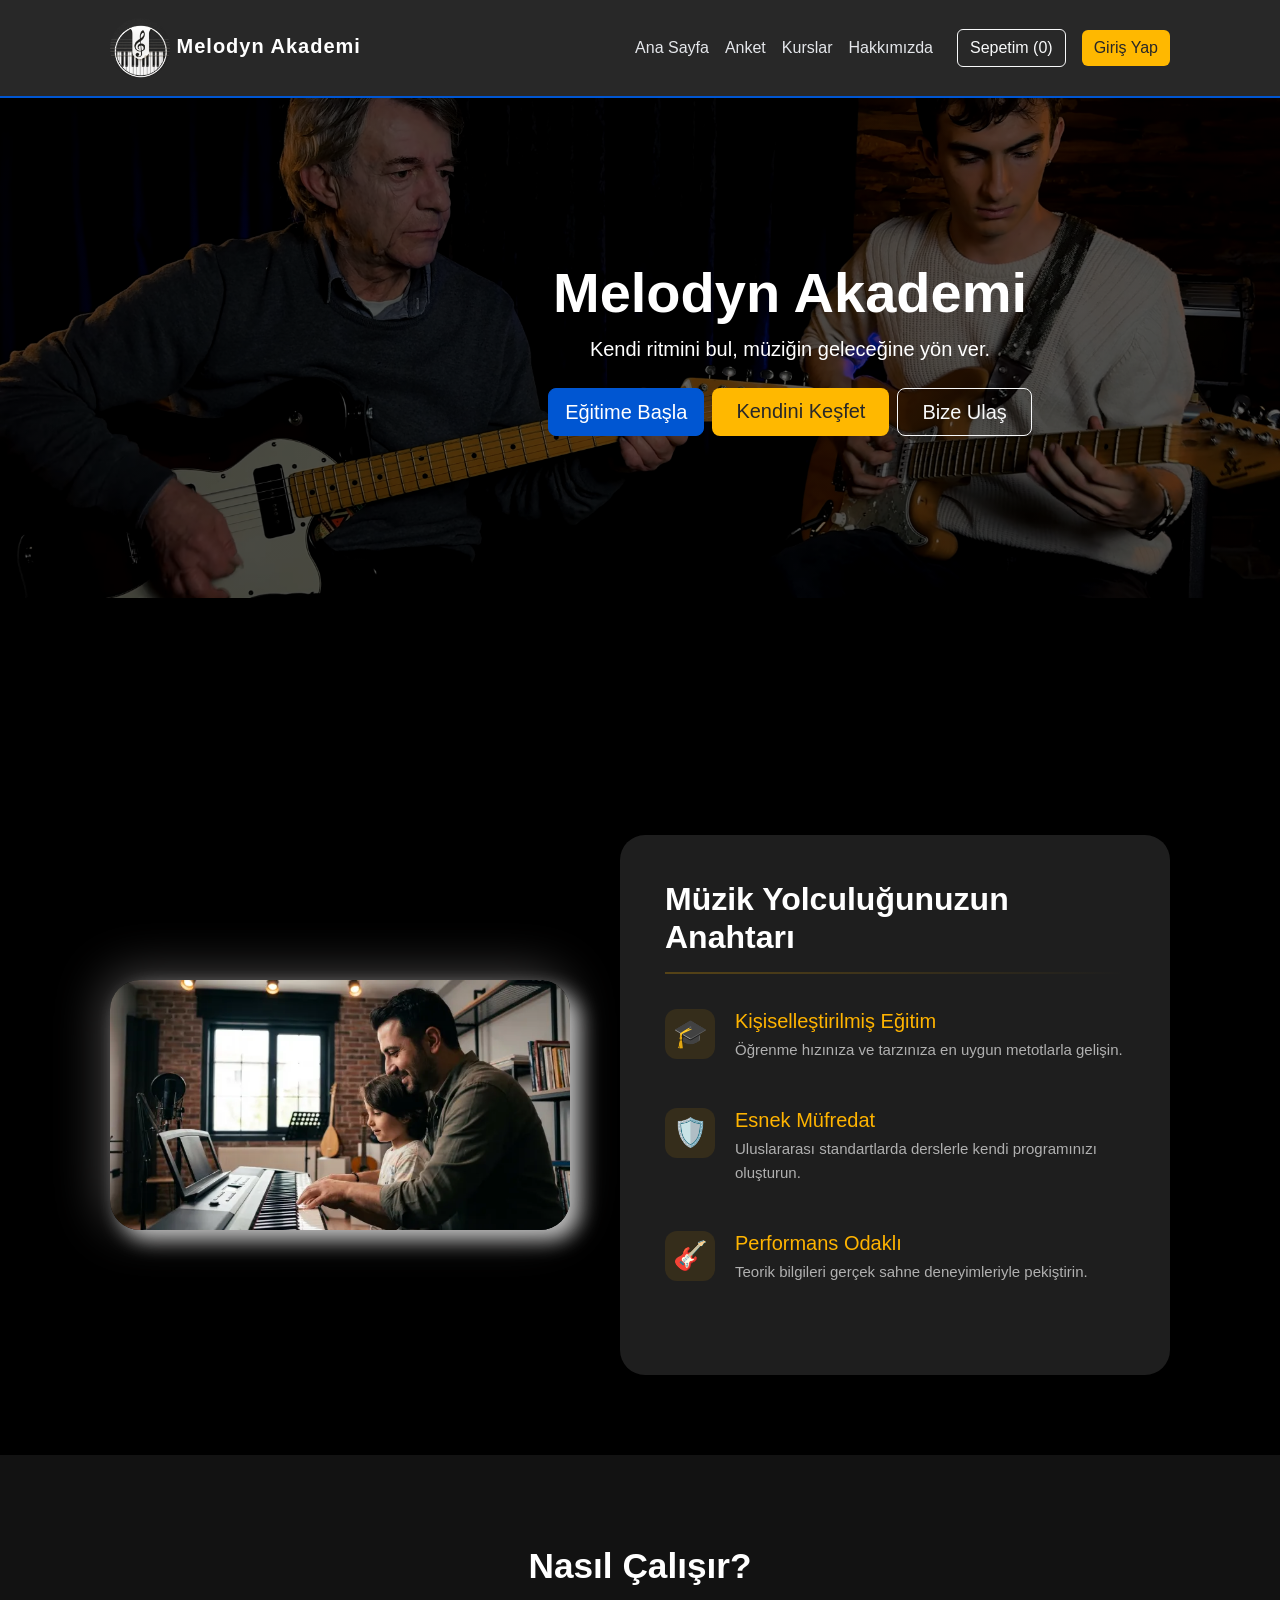
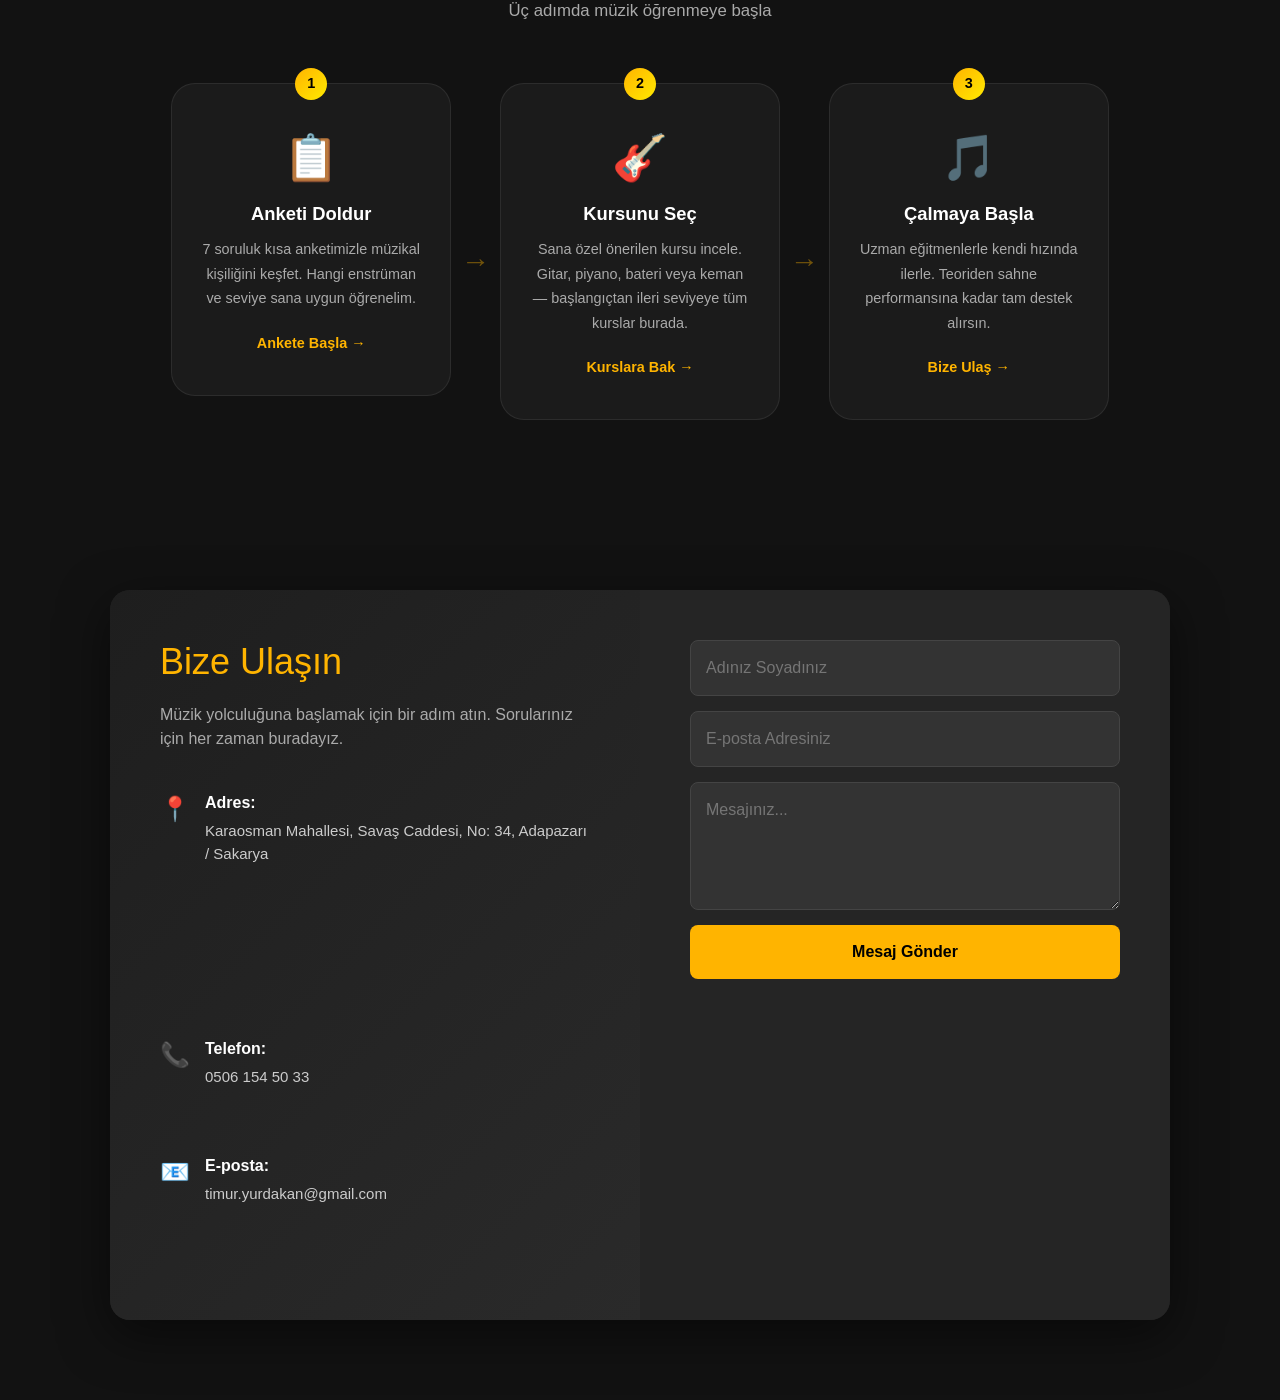
==== commit abc35245: "3.05 SALTUK Co-authored-by: Copilot <copilot@github.com>" ====
--- a/index.html
+++ b/index.html
@@ -9,7 +9,7 @@
 </head>
 <body>
 
-    <nav class="navbar navbar-expand-lg navbar-custom">
+    <nav class="navbar navbar-expand-lg navbar-custom" style="display: flex;">
         <div class="container">
             <a class="navbar-brand" href="index.html">
                 <img src="logo .jpeg" alt="Logo"> Melodyn Akademi
@@ -41,7 +41,7 @@
         </div>
     </nav>
 
-    <div class="p-5 text-center bg-image shadow-1-strong rounded-bottom-4" 
+    <div id="hero-section" class="p-5 text-center bg-image shadow-1-strong rounded-bottom-4" 
      style="background-image: linear-gradient(rgba(0, 0, 0, 0.6), rgba(0, 0, 0, 0.6)), url('anasayfa.png'); 
             height: 500px; 
             background-size: cover; 
@@ -50,6 +50,7 @@
             align-items: center;
             justify-content: center;">
             
+  <canvas class="dot-grid-canvas" aria-hidden="true"></canvas>
   <div class="container text-white">
     <h1 class="display-4 fw-bold">Melodyn Akademi</h1>
     <p class="lead mb-4">Kendi ritmini bul, müziğin geleceğine yön ver.</p>
@@ -79,6 +80,7 @@
         </div>
     </div>
     <section class="info-section">
+    <canvas class="dot-grid-canvas" aria-hidden="true"></canvas>
     <div class="container">
         <div class="info-wrapper">
             <!-- Sol Taraf: Görsel -->
@@ -149,6 +151,7 @@
         </div>
     </div>
 </section>
+
 
 <section class="contact-section" id="iletisim">
     <div class="container">
@@ -163,6 +166,11 @@
                         <div class="text">
                             <strong>Adres:</strong>
                             <p>Karaosman Mahallesi, Savaş Caddesi, No: 34, Adapazarı / Sakarya</p>
+                            <div class="map-container" style="margin-top:10px;">
+                                <iframe
+                                    src="https://www.google.com/maps?q=Karaosman%20Mahallesi%2C%20Savas%20Caddesi%2C%20No%3A%2034%2C%20Adapazari%2C%20Sakarya&output=embed"
+                                    width="100%" height="100" style="border:0;" allowfullscreen="" loading="lazy" referrerpolicy="no-referrer-when-downgrade"></iframe>
+                            </div>
                         </div>
                     </div>
 
--- a/style.css
+++ b/style.css
@@ -1,8 +1,8 @@
 :root {
   --text-color: #282828;
-  --background-color: #ffffff;
+  --background-color: #000000;
   --primary-color: #0056D2;
-  --secondary-color: #E5E7EB;
+  --secondary-color: #000000;
   --accent-color: #FFB800;
   --nav-bg: #282828; 
   --nav-border: #E5E7EB;
@@ -108,7 +108,7 @@
 /* Genel Bölüm Ayarları */
 .info-section {
     padding: 80px 0;
-    background-color: #f9f9f9; /* Hafif bir arka plan rengi */
+    background-color: #000000; /* Hafif bir arka plan rengi */
     background-image: radial-gradient(#d1d1d1 0.5px, transparent 0.5px); /* Noktalı modern doku */
     background-size: 20px 20px;
 }
@@ -119,6 +119,41 @@
     padding: 0 20px;
 }
 
+/* Hero (anasayfa) neon + interaktif noktalar */
+#hero {
+    position: relative;
+    overflow: hidden;
+    box-shadow: 0 20px 80px rgba(0,0,0,0.6), inset 0 0 120px rgba(255,180,0,0.03);
+}
+
+#hero::after{
+    content: '';
+    position: absolute;
+    inset: 0;
+    pointer-events: none;
+    background: radial-gradient(ellipse at center, rgba(255,180,0,0.03) 0%, transparent 30%);
+    mix-blend-mode: screen;
+    z-index: 0;
+}
+
+#hero .container{ position: relative; z-index: 2; }
+
+#hero-dots{
+    position: absolute;
+    inset: 0;
+    width: 100%;
+    height: 100%;
+    z-index: 1;
+    pointer-events: none; /* Mouse should interact with page, not canvas */
+}
+
+/* Neon glow around hero content */
+#hero .display-4{
+    text-shadow: 0 0 18px rgba(255,180,0,0.12), 0 0 32px rgba(255,180,0,0.06);
+}
+
+
+
 /* Flexbox Düzeni */
 .info-wrapper {
     display: flex;
@@ -137,7 +172,7 @@
     width: 100%;
     height: auto;
     border-radius: 30px; /* Modern yuvarlak köşeler */
-    box-shadow: 20px 20px 60px #bebebe, -20px -20px 60px #ffffff; /* Yumuşak gölge efekti */
+    box-shadow: 10px 10px 20px #bebebe, -5px -5px 50px #4a4848; /* Yumuşak gölge efekti */
 }
 
 /* Sağ İçerik Alanı */
@@ -339,7 +374,7 @@
 
 .about-content {
     padding: 80px 0;
-    background: #fff;
+    background: #0B0B0C;
 }
 
 .about-grid {
@@ -357,12 +392,12 @@
 .about-text h2 {
     font-size: 32px;
     margin-bottom: 25px;
-    color: #1e1e1e;
+    color: #ffffff;
 }
 
 .about-text p {
     line-height: 1.8;
-    color: #555;
+    color: #d0cccc;
     margin-bottom: 20px;
 }
 
@@ -394,12 +429,17 @@
     display: flex;
     flex-direction: column;
     gap: 20px;
+    
+}
+.about-vision p {
+    color: #d0cccc;
+    line-height: 1.7;
 }
 
 .vision-card {
     padding: 30px;
     border-radius: 15px;
-    background: #f4f4f4;
+    background: #1A1A1D;
     transition: transform 0.3s;
 }
 
@@ -511,7 +551,7 @@
 /* Nasıl Çalışır Section */
 .how-section {
     padding: 90px 0;
-    background: #1e1e1e;
+    background: #121212;
     color: #fff;
     text-align: center;
 }
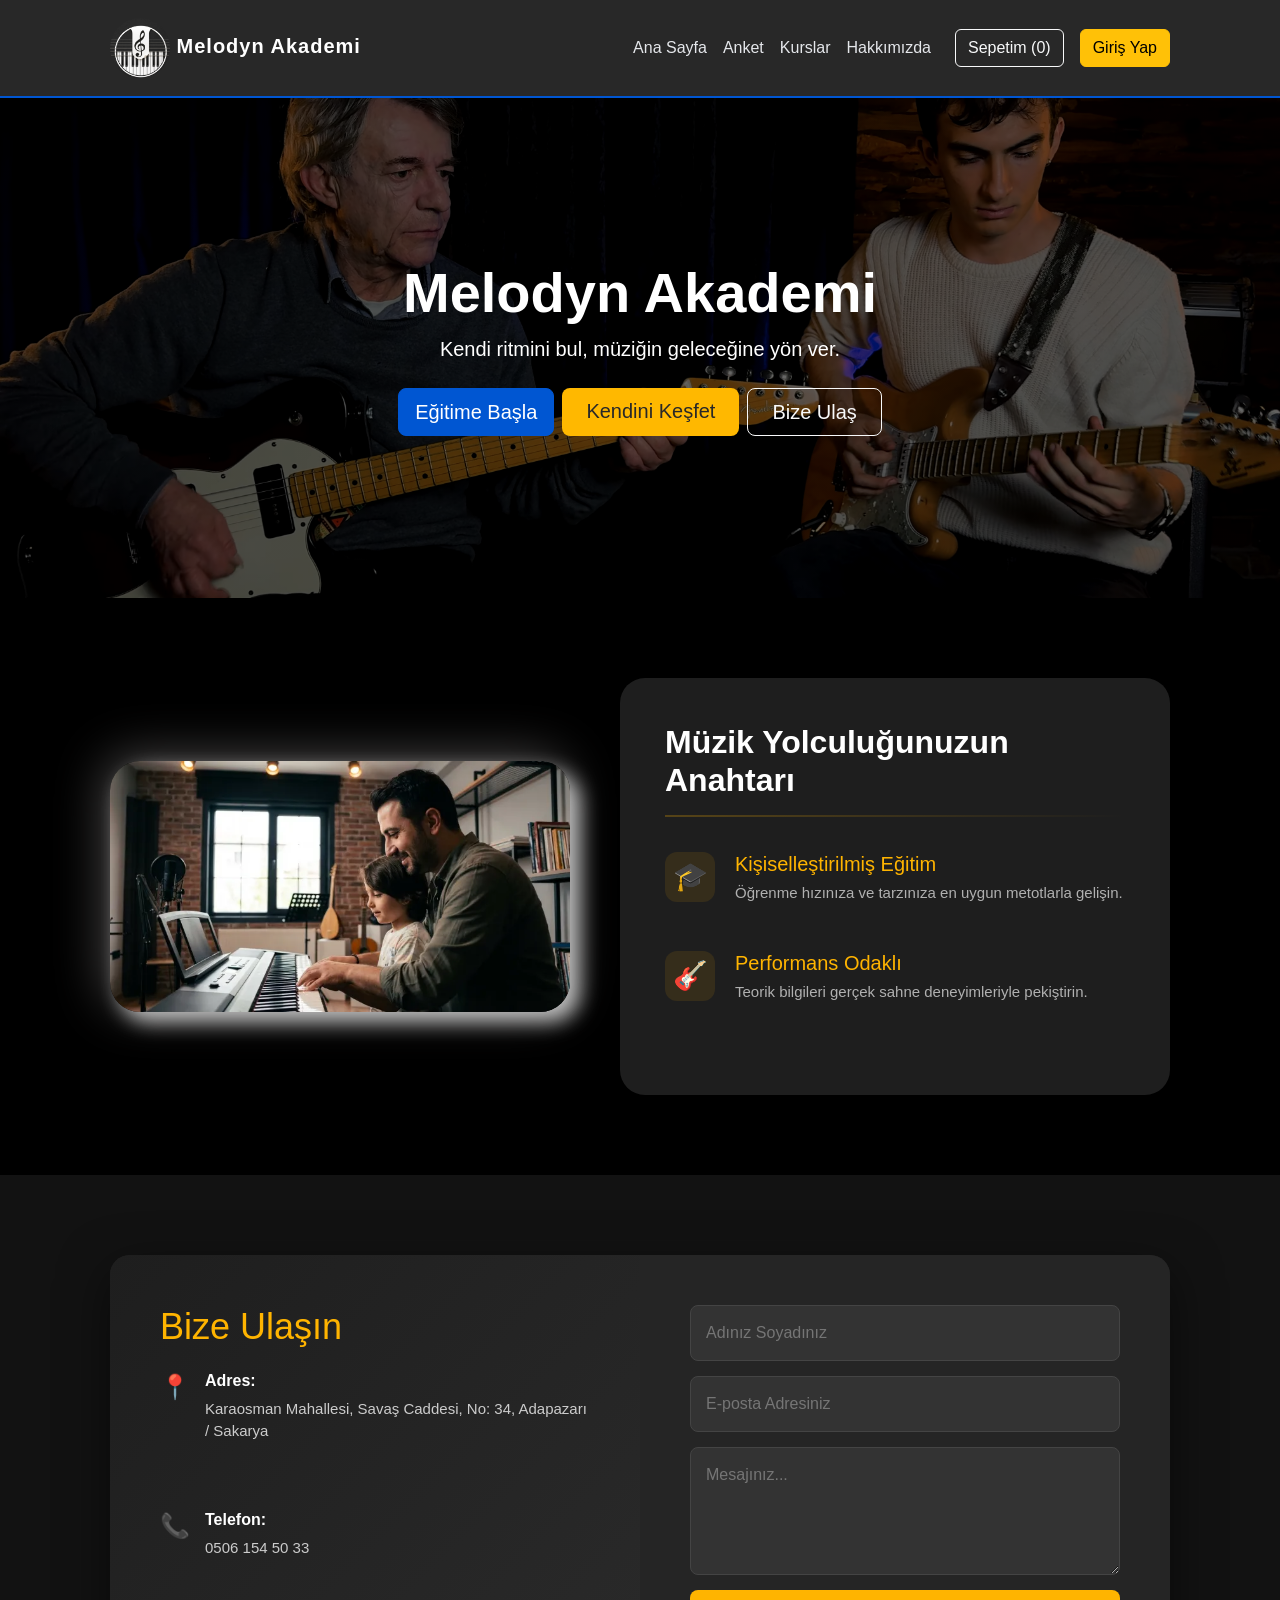
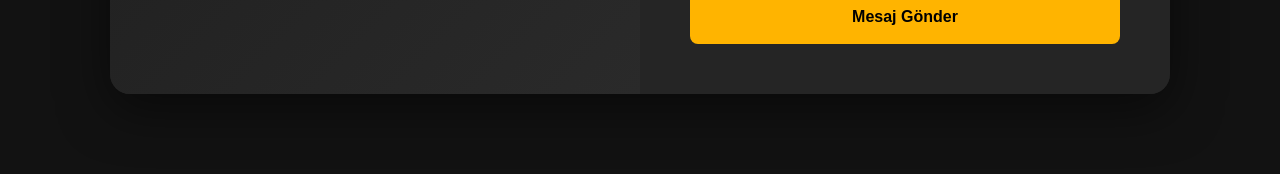
==== commit 10e68125: "last commit" ====
--- a/index.html
+++ b/index.html
@@ -9,13 +9,11 @@
 </head>
 <body>
 
-    <nav class="navbar navbar-expand-lg navbar-custom" style="display: flex;">
+    <nav class="navbar navbar-expand-lg navbar-custom">
         <div class="container">
             <a class="navbar-brand" href="index.html">
                 <img src="logo .jpeg" alt="Logo"> Melodyn Akademi
-        
             </a>
-            
             
             <button class="navbar-toggler" type="button" data-bs-toggle="collapse" data-bs-target="#navbarMenu" aria-controls="navbarMenu" aria-expanded="false" aria-label="Menüyü aç">
                 <span class="navbar-toggler-icon"></span>
@@ -27,14 +25,26 @@
                     <li class="nav-item"><a class="nav-link" href="kurslar.html">Kurslar</a></li>
                     <li class="nav-item"><a class="nav-link" href="hakkimizda.html">Hakkımızda</a></li>
 
-                    <li class="nav-item">
-                        <button class="btn btn-outline-light ms-3" data-bs-toggle="modal" data-bs-target="#sepetModal">
+                    <!-- SEPET BUTONU VE LİSTESİ -->
+                    <li class="nav-item position-relative">
+                        <button class="btn btn-outline-light ms-3" id="cart-btn" onclick="sepetiAcKapat()">
                             Sepetim (0)
                         </button>
+                        
+                        <!-- Sepet Penceresi -->
+                        <div id="sepet-penceresi" style="display:none; position:absolute; right:0; top:55px; width:280px; background:#1a1a1a; border:1px solid #ffb400; border-radius:12px; padding:15px; z-index:9999; box-shadow: 0 10px 30px rgba(0,0,0,0.5);">
+                            <h5 style="color:#ffb400; font-size: 1.1rem; border-bottom: 1px solid #333; pb-2;">Sepetiniz</h5>
+                            <ul id="sepet-listesi" style="list-style:none; padding:10px 0; max-height:250px; overflow-y:auto; margin:0;">
+                                <!-- JS ile dolacak -->
+                            </ul>
+                            <div style="border-top: 1px solid #333; pt-2; margin-top:10px;">
+                                <button class="btn btn-warning w-100 fw-bold" onclick="sepetiOnayla()">Sepeti Onayla</button>
+                            </div>
+                        </div>
                     </li>
 
                     <li class="nav-item ms-3">
-                        <a class="btn btn-secondary" href="#">Giriş Yap</a>
+                        <button class="btn btn-warning" onclick="loginAlert()">Giriş Yap</button>
                     </li>
                 </ul>
             </div>
@@ -50,159 +60,78 @@
             align-items: center;
             justify-content: center;">
             
-  <canvas class="dot-grid-canvas" aria-hidden="true"></canvas>
-  <div class="container text-white">
-    <h1 class="display-4 fw-bold">Melodyn Akademi</h1>
-    <p class="lead mb-4">Kendi ritmini bul, müziğin geleceğine yön ver.</p>
-    <div class="d-grid gap-2 d-sm-flex justify-content-sm-center">
-      <a href="kurslar.html" class="btn btn-primary btn-lg">Eğitime Başla</a>
-      <a href="anket.html" class="btn btn-secondary  btn-lg px-4 gap-3">Kendini Keşfet</a>
-      <a href="#iletisim" class="btn btn-outline-light btn-lg px-4">Bize Ulaş</a>
-    </div>
-  </div>
-</div>
-
-    
-    <div class="modal fade" id="sepetModal" tabindex="-1">
-        <div class="modal-dialog modal-dialog-centered">
-            <div class="modal-content">
-                <div class="modal-header">
-                    <h5 class="modal-title">Sepetim</h5>
-                    <button type="button" class="btn-close" data-bs-dismiss="modal"></button>
-                </div>
-                <div class="modal-body text-center">
-                    <p>Sepetiniz şu an boş.</p>
-                </div>
-                <div class="modal-footer">
-                    <button type="button" class="btn btn-secondary" data-bs-dismiss="modal">Kapat</button>
-                </div>
+        <div class="container text-white">
+            <h1 class="display-4 fw-bold">Melodyn Akademi</h1>
+            <p class="lead mb-4">Kendi ritmini bul, müziğin geleceğine yön ver.</p>
+            <div class="d-grid gap-2 d-sm-flex justify-content-sm-center">
+                <a href="kurslar.html" class="btn btn-primary btn-lg">Eğitime Başla</a>
+                <a href="anket.html" class="btn btn-secondary btn-lg px-4 gap-3">Kendini Keşfet</a>
+                <a href="#iletisim" class="btn btn-outline-light btn-lg px-4">Bize Ulaş</a>
             </div>
         </div>
     </div>
+
     <section class="info-section">
-    <canvas class="dot-grid-canvas" aria-hidden="true"></canvas>
-    <div class="container">
-        <div class="info-wrapper">
-            <!-- Sol Taraf: Görsel -->
-            <div class="info-image">
-                <img src="ders.png" alt="Müzik Eğitimi">
-            </div>
-
-            <!-- Sağ Taraf: Tasarımlı Metin Alanı -->
-            <div class="info-content">
-                <h2>Müzik Yolculuğunuzun Anahtarı</h2>
-                <hr class="separator">
-                
-                <div class="feature-item">
-                    <div class="feature-icon">🎓</div>
-                    <div class="feature-text">
-                        <h3>Kişiselleştirilmiş Eğitim</h3>
-                        <p>Öğrenme hızınıza ve tarzınıza en uygun metotlarla gelişin.</p>
+        <div class="container">
+            <div class="info-wrapper">
+                <div class="info-image">
+                    <img src="ders.png" alt="Müzik Eğitimi">
+                </div>
+                <div class="info-content">
+                    <h2>Müzik Yolculuğunuzun Anahtarı</h2>
+                    <hr class="separator">
+                    <div class="feature-item">
+                        <div class="feature-icon">🎓</div>
+                        <div class="feature-text">
+                            <h3>Kişiselleştirilmiş Eğitim</h3>
+                            <p>Öğrenme hızınıza ve tarzınıza en uygun metotlarla gelişin.</p>
+                        </div>
                     </div>
-                </div>
-
-                <div class="feature-item">
-                    <div class="feature-icon">🛡️</div>
-                    <div class="feature-text">
-                        <h3>Esnek Müfredat</h3>
-                        <p>Uluslararası standartlarda derslerle kendi programınızı oluşturun.</p>
-                    </div>
-                </div>
-
-                <div class="feature-item">
-                    <div class="feature-icon">🎸</div>
-                    <div class="feature-text">
-                        <h3>Performans Odaklı</h3>
-                        <p>Teorik bilgileri gerçek sahne deneyimleriyle pekiştirin.</p>
+                    <div class="feature-item">
+                        <div class="feature-icon">🎸</div>
+                        <div class="feature-text">
+                            <h3>Performans Odaklı</h3>
+                            <p>Teorik bilgileri gerçek sahne deneyimleriyle pekiştirin.</p>
+                        </div>
                     </div>
                 </div>
             </div>
         </div>
-    </div>
-</section>
-<section class="how-section">
-    <div class="container">
-        <h2 class="how-title">Nasıl Çalışır?</h2>
-        <p class="how-subtitle">Üç adımda müzik öğrenmeye başla</p>
-        <div class="how-steps">
-            <div class="how-step">
-                <div class="how-icon">📋</div>
-                <div class="how-number">1</div>
-                <h3>Anketi Doldur</h3>
-                <p>7 soruluk kısa anketimizle müzikal kişiliğini keşfet. Hangi enstrüman ve seviye sana uygun öğrenelim.</p>
-                <a href="anket.html" class="how-link">Ankete Başla →</a>
-            </div>
-            <div class="how-arrow">→</div>
-            <div class="how-step">
-                <div class="how-icon">🎸</div>
-                <div class="how-number">2</div>
-                <h3>Kursunu Seç</h3>
-                <p>Sana özel önerilen kursu incele. Gitar, piyano, bateri veya keman — başlangıçtan ileri seviyeye tüm kurslar burada.</p>
-                <a href="kurslar.html" class="how-link">Kurslara Bak →</a>
-            </div>
-            <div class="how-arrow">→</div>
-            <div class="how-step">
-                <div class="how-icon">🎵</div>
-                <div class="how-number">3</div>
-                <h3>Çalmaya Başla</h3>
-                <p>Uzman eğitmenlerle kendi hızında ilerle. Teoriden sahne performansına kadar tam destek alırsın.</p>
-                <a href="#iletisim" class="how-link">Bize Ulaş →</a>
-            </div>
-        </div>
-    </div>
-</section>
+    </section>
 
-
-<section class="contact-section" id="iletisim">
-    <div class="container">
-        <div class="contact-card">
-            <div class="contact-info">
-                <h2>Bize Ulaşın</h2>
-                <p>Müzik yolculuğuna başlamak için bir adım atın. Sorularınız için her zaman buradayız.</p>
-                
-                <div class="info-list">
-                    <div class="info-item">
-                        <span class="icon">📍</span>
-                        <div class="text">
-                            <strong>Adres:</strong>
-                            <p>Karaosman Mahallesi, Savaş Caddesi, No: 34, Adapazarı / Sakarya</p>
-                            <div class="map-container" style="margin-top:10px;">
-                                <iframe
-                                    src="https://www.google.com/maps?q=Karaosman%20Mahallesi%2C%20Savas%20Caddesi%2C%20No%3A%2034%2C%20Adapazari%2C%20Sakarya&output=embed"
-                                    width="100%" height="100" style="border:0;" allowfullscreen="" loading="lazy" referrerpolicy="no-referrer-when-downgrade"></iframe>
+    <section class="contact-section" id="iletisim">
+        <div class="container">
+            <div class="contact-card">
+                <div class="contact-info">
+                    <h2>Bize Ulaşın</h2>
+                    <div class="info-list">
+                        <div class="info-item">
+                            <span class="icon">📍</span>
+                            <div class="text">
+                                <strong>Adres:</strong>
+                                <p>Karaosman Mahallesi, Savaş Caddesi, No: 34, Adapazarı / Sakarya</p>
+                            </div>
+                        </div>
+                        <div class="info-item">
+                            <span class="icon">📞</span>
+                            <div class="text">
+                                <strong>Telefon:</strong>
+                                <p><a href="tel:5061545033">0506 154 50 33</a></p>
                             </div>
                         </div>
                     </div>
-
-                    <div class="info-item">
-                        <span class="icon">📞</span>
-                        <div class="text">
-                            <strong>Telefon:</strong>
-                            <p><a href="tel:5061545033">0506 154 50 33</a></p>
-                        </div>
-                    </div>
-
-                    <div class="info-item">
-                        <span class="icon">📧</span>
-                        <div class="text">
-                            <strong>E-posta:</strong>
-                            <p><a href="mailto:timur.yurdakan@gmail.com">timur.yurdakan@gmail.com</a></p>
-                        </div>
-                    </div>
+                </div>
+                <div class="contact-form">
+                    <input type="text" placeholder="Adınız Soyadınız">
+                    <input type="email" placeholder="E-posta Adresiniz">
+                    <textarea placeholder="Mesajınız..." rows="4"></textarea>
+                    <button class="submit-btn">Mesaj Gönder</button>
                 </div>
             </div>
-
-            <!-- Sağ Taraf: Basit Bir İletişim Formu (Opsiyonel) -->
-            <div class="contact-form">
-                <input type="text" placeholder="Adınız Soyadınız">
-                <input type="email" placeholder="E-posta Adresiniz">
-                <textarea placeholder="Mesajınız..." rows="4"></textarea>
-                <button class="submit-btn">Mesaj Gönder</button>
-            </div>
         </div>
-    </div>
-</section>
+    </section>
 
     <script src="https://cdn.jsdelivr.net/npm/bootstrap@5.3.3/dist/js/bootstrap.bundle.min.js"></script>
+    <script src="script.js"></script>
 </body>
-</html>
+</html>
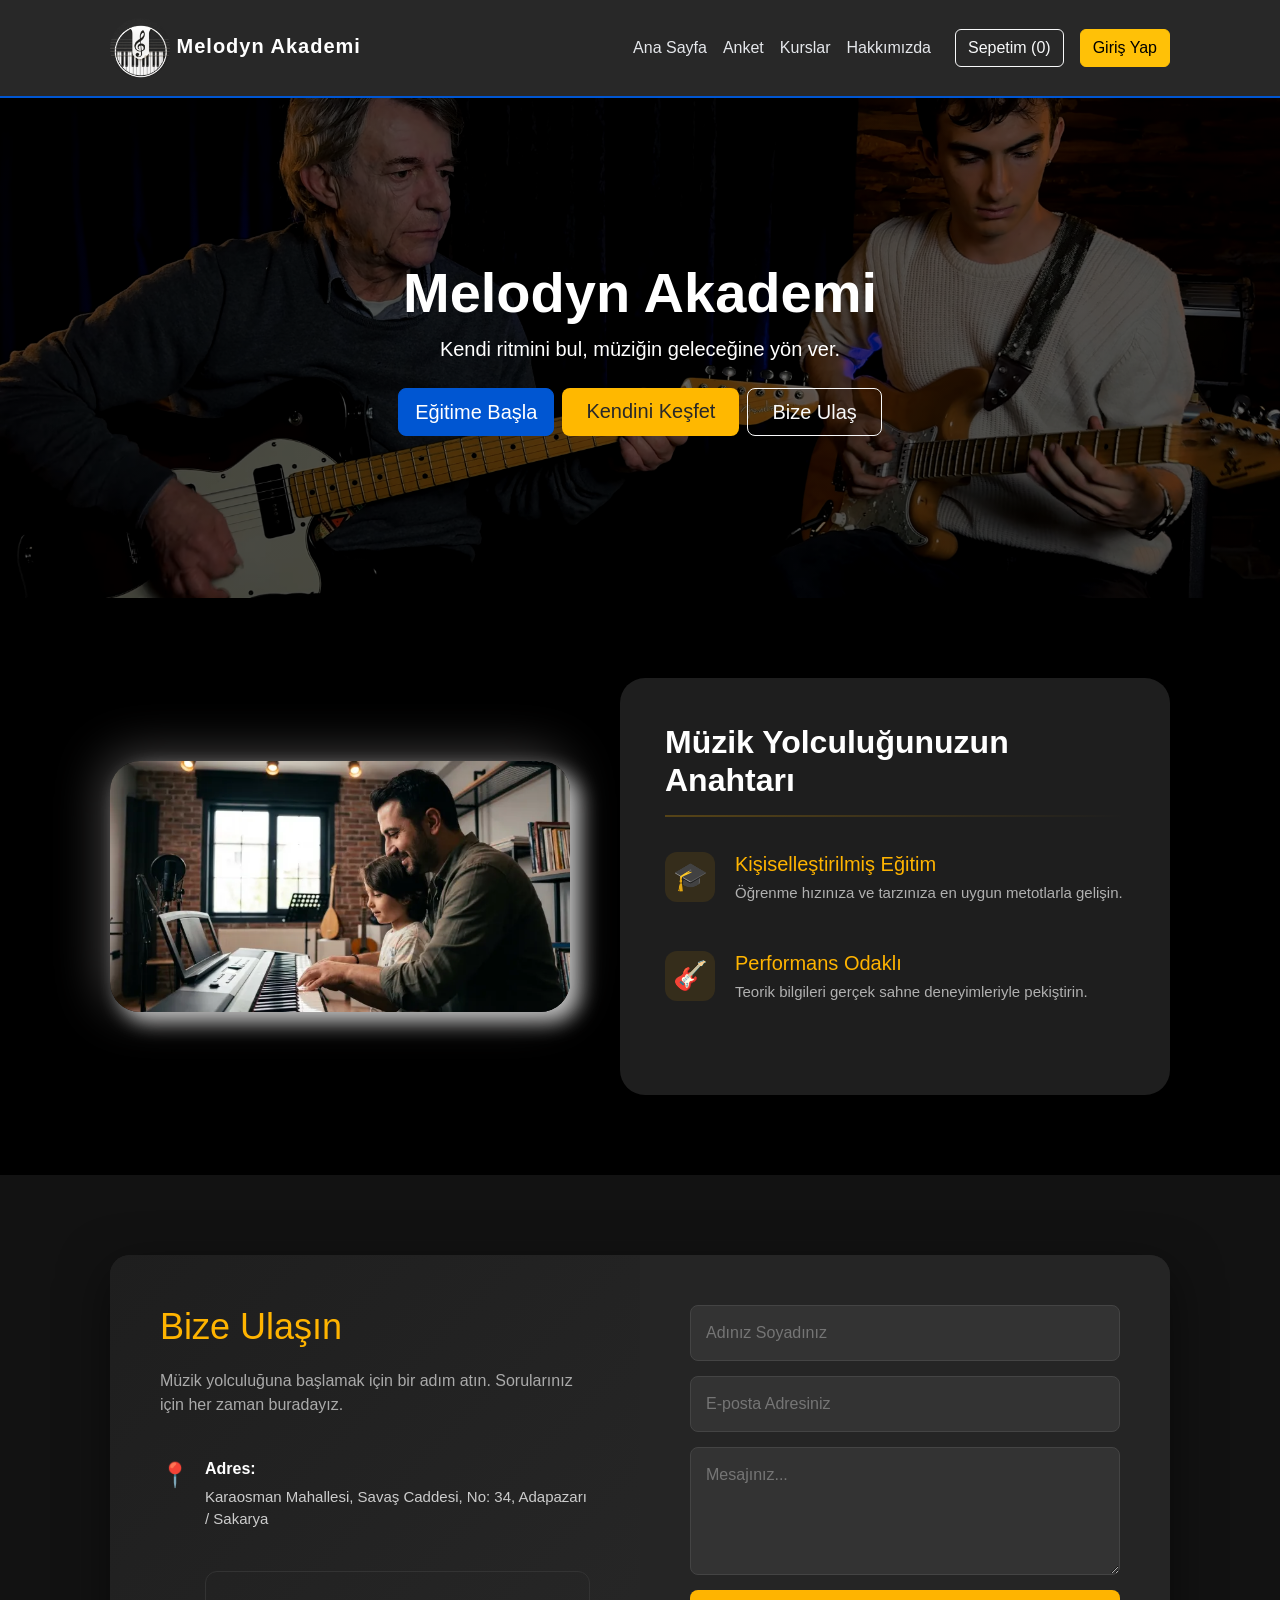
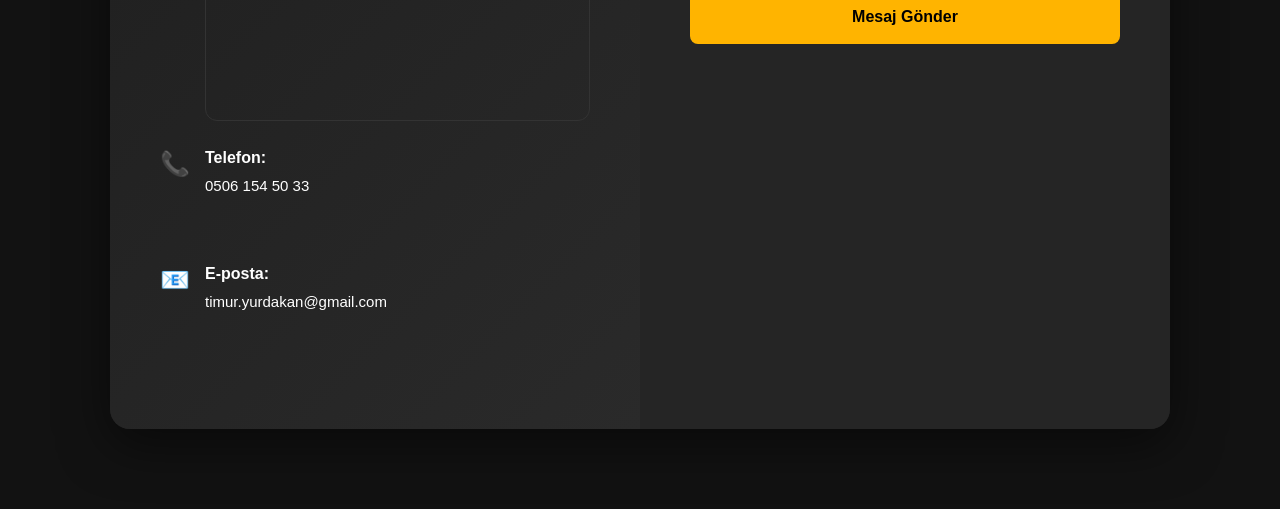
==== commit e01c091d: "last commit 2" ====
--- a/index.html
+++ b/index.html
@@ -99,37 +99,62 @@
         </div>
     </section>
 
-    <section class="contact-section" id="iletisim">
-        <div class="container">
-            <div class="contact-card">
-                <div class="contact-info">
-                    <h2>Bize Ulaşın</h2>
-                    <div class="info-list">
-                        <div class="info-item">
-                            <span class="icon">📍</span>
-                            <div class="text">
-                                <strong>Adres:</strong>
-                                <p>Karaosman Mahallesi, Savaş Caddesi, No: 34, Adapazarı / Sakarya</p>
-                            </div>
-                        </div>
-                        <div class="info-item">
-                            <span class="icon">📞</span>
-                            <div class="text">
-                                <strong>Telefon:</strong>
-                                <p><a href="tel:5061545033">0506 154 50 33</a></p>
+    <!-- index.html içindeki Contact Section Kısmı -->
+<section class="contact-section" id="iletisim">
+    <div class="container">
+        <div class="contact-card">
+            <div class="contact-info">
+                <h2>Bize Ulaşın</h2>
+                <p>Müzik yolculuğuna başlamak için bir adım atın. Sorularınız için her zaman buradayız.</p>
+                
+                <div class="info-list">
+                    <div class="info-item">
+                        <span class="icon">📍</span>
+                        <div class="text">
+                            <strong>Adres:</strong>
+                            <p>Karaosman Mahallesi, Savaş Caddesi, No: 34, Adapazarı / Sakarya</p>
+                            <!-- HARİTA BURAYA GELDİ -->
+                            <div class="map-container" style="margin-top:15px; border-radius: 12px; overflow: hidden; height: 150px; border: 1px solid #333;">
+                                <iframe
+                                    src="https://www.google.com/maps?q=Karaosman%20Mahallesi%2C%20Savas%20Caddesi%2C%20No%3A%2034%2C%20Adapazari%2C%20Sakarya&output=embed"
+                                    width="100%" 
+                                    height="100%" 
+                                    style="border:0;" 
+                                    allowfullscreen="" 
+                                    loading="lazy" 
+                                    referrerpolicy="no-referrer-when-downgrade">
+                                </iframe>
                             </div>
                         </div>
                     </div>
-                </div>
-                <div class="contact-form">
-                    <input type="text" placeholder="Adınız Soyadınız">
-                    <input type="email" placeholder="E-posta Adresiniz">
-                    <textarea placeholder="Mesajınız..." rows="4"></textarea>
-                    <button class="submit-btn">Mesaj Gönder</button>
+
+                    <div class="info-item">
+                        <span class="icon">📞</span>
+                        <div class="text">
+                            <strong>Telefon:</strong>
+                            <p><a href="tel:5061545033" style="color: #fff; text-decoration: none;">0506 154 50 33</a></p>
+                        </div>
+                    </div>
+
+                    <div class="info-item">
+                        <span class="icon">📧</span>
+                        <div class="text">
+                            <strong>E-posta:</strong>
+                            <p><a href="mailto:timur.yurdakan@gmail.com" style="color: #fff; text-decoration: none;">timur.yurdakan@gmail.com</a></p>
+                        </div>
+                    </div>
                 </div>
             </div>
+
+            <div class="contact-form">
+                <input type="text" placeholder="Adınız Soyadınız">
+                <input type="email" placeholder="E-posta Adresiniz">
+                <textarea placeholder="Mesajınız..." rows="4"></textarea>
+                <button class="submit-btn">Mesaj Gönder</button>
+            </div>
         </div>
-    </section>
+    </div>
+</section>
 
     <script src="https://cdn.jsdelivr.net/npm/bootstrap@5.3.3/dist/js/bootstrap.bundle.min.js"></script>
     <script src="script.js"></script>
